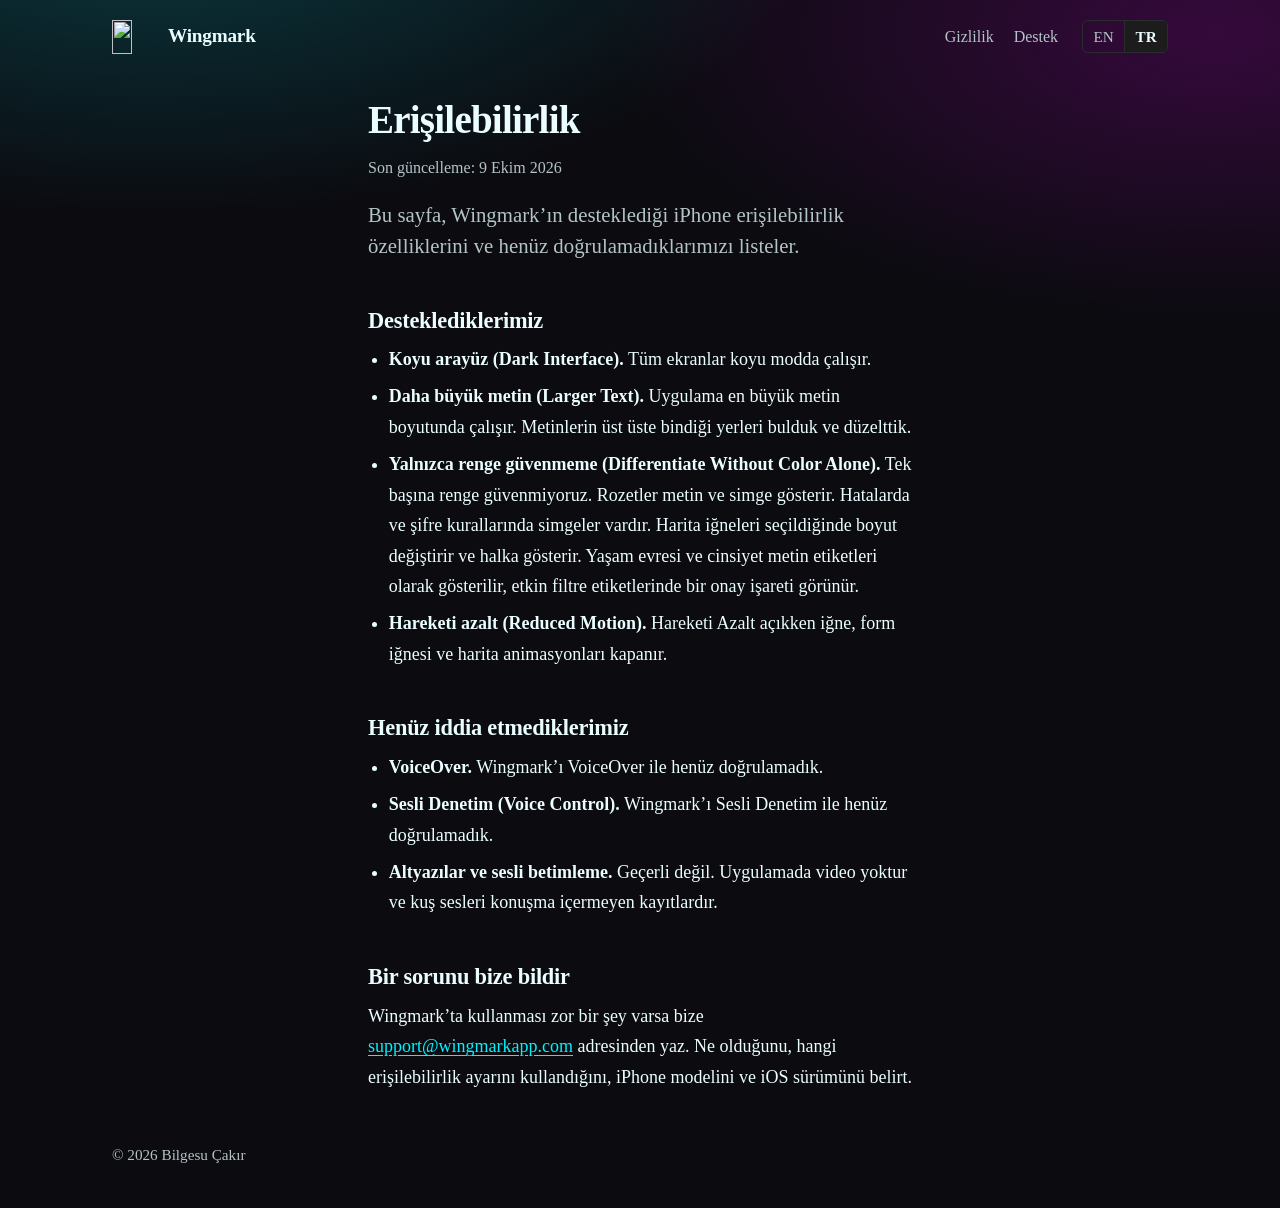
==== accessibility-tr.html @ 29207d1a "Redesign main page with app screenshots; dark theme on all pages Refs #25  Co-Authored-By: Claude So" ====
<!doctype html>
<html lang="tr">
<head>
  <meta charset="utf-8">
  <meta name="viewport" content="width=device-width, initial-scale=1">
  <title>Erişilebilirlik · Wingmark</title>
  <meta name="description" content="Wingmark’ın iPhone’da desteklediği erişilebilirlik özellikleri ve henüz doğrulamadıklarımız.">
  <link rel="icon" href="favicon.png" type="image/png">
  <link rel="apple-touch-icon" href="apple-touch-icon.png">
  <link rel="preload" href="fonts/literata-latin.woff2" as="font" type="font/woff2" crossorigin>
  <link rel="stylesheet" href="style.css">
  <link rel="alternate" hreflang="en" href="https://wingmarkapp.com/accessibility">
  <link rel="alternate" hreflang="tr" href="https://wingmarkapp.com/accessibility-tr">
</head>
<body class="dark">
  <header class="site-header">
    <div class="wide">
      <a class="brand" href="/index-tr"><img src="img/bird-cyan.png" alt="" width="40" height="28">Wingmark</a>
      <div class="header-end">
        <nav class="site-nav" aria-label="Ana menü">
          <a href="/privacy-tr">Gizlilik</a>
          <a href="/support-tr">Destek</a>
        </nav>
        <nav class="lang-toggle" aria-label="Dil">
          <a href="/accessibility" lang="en" hreflang="en">EN</a>
          <a href="/accessibility-tr" lang="tr" hreflang="tr" aria-current="true">TR</a>
        </nav>
      </div>
    </div>
  </header>

  <main class="column">
    <h1>Erişilebilirlik</h1>
    <p class="meta">Son güncelleme: 9 Ekim 2026</p>
    <p class="lede">Bu sayfa, Wingmark’ın desteklediği iPhone erişilebilirlik özelliklerini ve henüz doğrulamadıklarımızı listeler.</p>

    <h2 id="desteklenen">Desteklediklerimiz</h2>
    <ul>
      <li><strong>Koyu arayüz (Dark Interface).</strong> Tüm ekranlar koyu modda çalışır.</li>
      <li><strong>Daha büyük metin (Larger Text).</strong> Uygulama en büyük metin boyutunda çalışır. Metinlerin üst üste bindiği yerleri bulduk ve düzelttik.</li>
      <li><strong>Yalnızca renge güvenmeme (Differentiate Without Color Alone).</strong> Tek başına renge güvenmiyoruz. Rozetler metin ve simge gösterir. Hatalarda ve şifre kurallarında simgeler vardır. Harita iğneleri seçildiğinde boyut değiştirir ve halka gösterir. Yaşam evresi ve cinsiyet metin etiketleri olarak gösterilir, etkin filtre etiketlerinde bir onay işareti görünür.</li>
      <li><strong>Hareketi azalt (Reduced Motion).</strong> Hareketi Azalt açıkken iğne, form iğnesi ve harita animasyonları kapanır.</li>
    </ul>
    <!-- NOTE(owner): "Yeterli karşıtlık" bilerek henüz listelenmedi. Yalnızca son karşıtlık düzeltmesi yayımlanan sürümde olduğunda ve Karşıtlığı Artır kontrol edildiğinde ekle (iOS kartı wingmark-ios#73). -->

    <h2 id="iddia-edilmeyen">Henüz iddia etmediklerimiz</h2>
    <ul>
      <li><strong>VoiceOver.</strong> Wingmark’ı VoiceOver ile henüz doğrulamadık.</li>
      <li><strong>Sesli Denetim (Voice Control).</strong> Wingmark’ı Sesli Denetim ile henüz doğrulamadık.</li>
      <li><strong>Altyazılar ve sesli betimleme.</strong> Geçerli değil. Uygulamada video yoktur ve kuş sesleri konuşma içermeyen kayıtlardır.</li>
    </ul>

    <h2 id="sorun">Bir sorunu bize bildir</h2>
    <p>Wingmark’ta kullanması zor bir şey varsa bize <a href="mailto:support@wingmarkapp.com?subject=Wingmark%20eri%C5%9Filebilirlik">support@wingmarkapp.com</a> adresinden yaz. Ne olduğunu, hangi erişilebilirlik ayarını kullandığını, iPhone modelini ve iOS sürümünü belirt.</p>
  </main>

  <footer class="site-footer">
    <div class="wide">
      <p>© 2026 Bilgesu Çakır</p>
    </div>
  </footer>
</body>
</html>
---- style.css ----
/* Literata, self-hosted so the site makes no third-party requests. SIL OFL 1.1, see fonts/OFL.txt */
@font-face {
  font-family: "Literata";
  font-style: normal;
  font-display: swap;
  font-weight: 200 900;
  src: url("fonts/literata-latin-ext.woff2") format("woff2");
  unicode-range: U+0100-02BA, U+02BD-02C5, U+02C7-02CC, U+02CE-02D7, U+02DD-02FF, U+0304, U+0308, U+0329, U+1D00-1DBF, U+1E00-1E9F, U+1EF2-1EFF, U+2020, U+20A0-20AB, U+20AD-20C0, U+2113, U+2C60-2C7F, U+A720-A7FF;
}

@font-face {
  font-family: "Literata";
  font-style: normal;
  font-display: swap;
  font-weight: 200 900;
  src: url("fonts/literata-latin.woff2") format("woff2");
  unicode-range: U+0000-00FF, U+0131, U+0152-0153, U+02BB-02BC, U+02C6, U+02DA, U+02DC, U+0304, U+0308, U+0329, U+2000-206F, U+20AC, U+2122, U+2191, U+2193, U+2212, U+2215, U+FEFF, U+FFFD;
}

:root {
  color-scheme: light;
  --paper: #f1fdff;
  --ink: #0a0a0b;
  --muted: #4b5b5e;
  --accent: #a800b4;
  --mark: #df00eb;
  --panel: #d1f9ff;
  --map: #66efff;
  --contour: #3fb3c2;
  --water: #1c9aab;
  --rule: #bfe9ef;
  --raised: #ffffff;
  --measure: 36rem;
}

@media (prefers-color-scheme: dark) {
  :root {
    color-scheme: dark;
    --paper: #121212;
    --ink: #eafdff;
    --muted: #9db4b7;
    --accent: #01f3ff;
    --mark: #df00eb;
    --panel: #1c1c1d;
    --map: #171819;
    --contour: #24494e;
    --water: #1d6f77;
    --rule: #2a2d2e;
    --raised: #1f2021;
  }
}

*,
*::before,
*::after {
  box-sizing: border-box;
}

html {
  -webkit-text-size-adjust: 100%;
}

body {
  margin: 0;
  background: var(--paper);
  color: var(--ink);
  font-family: "Literata", Georgia, "Times New Roman", serif;
  font-size: 1.125rem;
  line-height: 1.7;
  font-optical-sizing: auto;
}

a {
  color: var(--accent);
  text-decoration-thickness: 1px;
  text-underline-offset: 0.18em;
}

a:hover {
  text-decoration-thickness: 2px;
}

:focus-visible {
  outline: 2px solid var(--accent);
  outline-offset: 3px;
  border-radius: 2px;
}

.column {
  max-width: var(--measure);
  margin: 0 auto;
  padding: 0 1rem;
}

.wide {
  max-width: 52rem;
  margin: 0 auto;
  padding: 0 1rem;
}

/* Header */
.site-header .wide {
  display: flex;
  flex-wrap: wrap;
  align-items: center;
  justify-content: space-between;
  gap: 0.5rem 1.5rem;
  padding-top: 1.25rem;
  padding-bottom: 1.25rem;
}

.brand {
  display: inline-flex;
  align-items: center;
  gap: 0.5rem;
  color: var(--ink);
  font-weight: 650;
  font-size: 1.2rem;
  letter-spacing: -0.01em;
  text-decoration: none;
}

.brand img {
  height: 2.1rem;
  width: auto;
}

.header-end {
  display: flex;
  flex-wrap: wrap;
  align-items: center;
  gap: 0.25rem 1.5rem;
}

.site-nav {
  display: flex;
  gap: 1.25rem;
  font-size: 1rem;
}

.lang-toggle {
  display: flex;
  font-size: 0.95rem;
  border: 1px solid var(--rule);
  border-radius: 6px;
  overflow: hidden;
}

.lang-toggle a {
  padding: 0.15rem 0.65rem;
  color: var(--muted);
  text-decoration: none;
}

.lang-toggle a + a {
  border-left: 1px solid var(--rule);
}

.lang-toggle a[aria-current="true"] {
  background: var(--panel);
  color: var(--ink);
  font-weight: 650;
}

.lang-toggle a:not([aria-current]):hover {
  color: var(--ink);
}

.site-nav a {
  color: var(--muted);
  text-decoration: none;
}

.site-nav a:hover,
.site-nav a[aria-current="page"] {
  color: var(--ink);
  text-decoration: underline;
  text-decoration-color: var(--accent);
}

/* Type scale (1.25 ratio) */
main {
  padding-bottom: 4rem;
}

h1 {
  font-size: 2.44rem;
  line-height: 1.15;
  font-weight: 650;
  letter-spacing: -0.02em;
  margin: 1.5rem 0 0.75rem;
}

h2 {
  font-size: 1.4rem;
  line-height: 1.3;
  font-weight: 620;
  letter-spacing: -0.01em;
  margin: 2.75rem 0 0.6rem;
}

h3 {
  font-size: 1.125rem;
  line-height: 1.4;
  font-weight: 620;
  margin: 1.75rem 0 0.3rem;
}

p,
ul,
ol {
  margin: 0 0 1.1rem;
}

ul,
ol {
  padding-left: 1.3rem;
}

li + li {
  margin-top: 0.4rem;
}

strong {
  font-weight: 620;
}

.lede {
  font-size: 1.3rem;
  line-height: 1.5;
  color: var(--muted);
}

.meta {
  color: var(--muted);
  font-size: 1rem;
}

.summary {
  background: var(--panel);
  border-radius: 6px;
  padding: 1.1rem 1.25rem;
  margin: 2rem 0;
}

.summary > :last-child {
  margin-bottom: 0;
}

.summary h2 {
  font-size: 1.125rem;
  margin: 0 0 0.4rem;
}

.contents {
  margin: 2rem 0;
}

.contents h2 {
  font-size: 1.125rem;
  margin: 0 0 0.4rem;
}

.contents ol {
  columns: 2 13rem;
  column-gap: 2rem;
  margin: 0;
  font-size: 1rem;
}

.contents li {
  break-inside: avoid;
}

.policy h2 {
  scroll-margin-top: 1rem;
}

/* Landing: the field map */
.field {
  display: grid;
  margin: 2rem 0 3rem;
}

.field > * {
  grid-area: 1 / 1;
}

.field svg {
  width: 100%;
  height: auto;
  display: block;
  border-radius: 10px;
  background: var(--map);
}

.field .contour {
  fill: none;
  stroke: var(--contour);
  stroke-width: 1.25;
}

.field .water {
  fill: none;
  stroke: var(--water);
  stroke-width: 5;
  stroke-linecap: round;
}

.field .pin {
  fill: var(--ink);
  fill-opacity: 0.55;
}

.field .pin-selected {
  fill: var(--mark);
}

.field .pin-dot {
  fill: var(--paper);
}

.entry {
  align-self: end;
  justify-self: start;
  margin: 1rem;
  max-width: 18.5rem;
  background: var(--raised);
  border-radius: 8px;
  padding: 0.9rem 1.1rem 1rem;
  box-shadow: 0 1px 2px rgb(21 36 30 / 0.12), 0 6px 20px rgb(21 36 30 / 0.1);
  font-size: 0.95rem;
  line-height: 1.5;
}

.entry h2 {
  font-size: 1.15rem;
  margin: 0;
}

.entry .latin {
  font-style: italic;
  color: var(--muted);
  margin: 0 0 0.6rem;
}

.entry p {
  margin: 0;
}

.entry .note {
  margin-top: 0.6rem;
  color: var(--muted);
}

@media (max-width: 34rem) {
  .field > * {
    grid-area: auto;
  }

  .entry {
    margin: -1.5rem 0.75rem 0;
    max-width: none;
  }
}

@media (prefers-reduced-motion: no-preference) {
  .pin-drop {
    animation: drop 0.6s cubic-bezier(0.3, 1.4, 0.5, 1) 0.3s both;
  }

  @keyframes drop {
    from {
      transform: translateY(-24px);
      opacity: 0;
    }
  }
}

.features h2 {
  font-size: 1.2rem;
  margin: 2rem 0 0.25rem;
}

.features p {
  color: var(--muted);
}

.status {
  margin: 2.5rem 0 0;
  font-size: 1.2rem;
}

/* Support FAQ */
.faq details {
  border-top: 1px solid var(--rule);
  padding: 0.85rem 0;
}

.faq details:last-of-type {
  border-bottom: 1px solid var(--rule);
}

.faq summary {
  cursor: pointer;
  font-weight: 620;
}

.faq details > :not(summary) {
  margin-top: 0.6rem;
}

.faq details > :last-child {
  margin-bottom: 0.25rem;
}

.contact {
  font-size: 1.3rem;
  margin: 0.25rem 0 1.25rem;
}

/* Footer */
.site-footer {
  color: var(--muted);
  font-size: 0.95rem;
  padding: 2rem 0 2.5rem;
}

.site-footer .wide {
  display: flex;
  flex-wrap: wrap;
  justify-content: space-between;
  gap: 0.5rem 1.5rem;
}

.site-footer nav {
  display: flex;
  flex-wrap: wrap;
  gap: 0.25rem 1.25rem;
}

.site-footer a {
  color: var(--muted);
}

.site-footer p {
  margin: 0;
}

/* Landing page (index.html, index-tr.html): always dark, screenshot-led */
body.landing,
body.dark {
  --paper: #0b0b10;
  --ink: #eafdff;
  --muted: #b3c4c7;
  --accent: #01f3ff;
  --panel: #1c1c1d;
  --rule: #2a2d2e;
  color-scheme: dark;
  background:
    radial-gradient(60rem 28rem at 12% -6rem, rgb(1 243 255 / 0.2), transparent 70%),
    radial-gradient(54rem 26rem at 95% 2rem, rgb(223 0 235 / 0.2), transparent 70%),
    var(--paper);
  background-repeat: no-repeat;
}

.landing .wide,
.dark .wide {
  max-width: 68rem;
}

.landing h1 {
  font-size: clamp(2.5rem, 8vw, 4.25rem);
  line-height: 1.05;
  margin: 0 0 1rem;
}

.landing .hero {
  display: grid;
  align-items: center;
  gap: 2rem;
  padding-top: 2rem;
}

.landing .lede {
  font-size: 1.35rem;
  margin: 0 0 0.75rem;
}

.landing .audience {
  color: var(--muted);
  font-size: 1.05rem;
  margin: 0 0 1.75rem;
}

.store-soon {
  display: inline-block;
  margin: 0;
  padding: 0.75rem 1.5rem;
  border: 1px solid var(--accent);
  border-radius: 999px;
  font-weight: 620;
  font-size: 1.05rem;
}

/* Phone screenshots sit on a soft coloured glow */
.visual {
  --glow: 1 243 255;
  position: relative;
  display: flex;
  justify-content: center;
  isolation: isolate;
}

.visual::before {
  content: "";
  position: absolute;
  inset: 8% -6% 4%;
  z-index: -1;
  background:
    radial-gradient(closest-side, rgb(var(--glow) / 0.42), transparent 100%),
    radial-gradient(closest-side at 70% 30%, rgb(var(--glow2, 223 0 235) / 0.3), transparent 100%);
  filter: blur(28px);
}

.visual.magenta { --glow: 223 0 235; --glow2: 1 243 255; }
.visual.blue { --glow: 40 90 255; --glow2: 223 0 235; }
.visual.violet { --glow: 140 60 255; --glow2: 1 243 255; }

.visual img {
  display: block;
  width: min(62%, 17rem);
  height: auto;
  filter: drop-shadow(0 18px 30px rgb(0 0 0 / 0.55));
}

.visual.single img {
  width: min(78%, 19rem);
}

.visual.duo img + img {
  margin-left: -12%;
  margin-top: 3rem;
}

.landing .feature {
  display: grid;
  align-items: center;
  gap: 1.5rem;
  margin-top: 5.5rem;
}

.landing .feature h2 {
  font-size: clamp(1.9rem, 5vw, 2.6rem);
  line-height: 1.1;
  margin: 0 0 0.75rem;
}

.landing .feature p,
.landing .pair p {
  color: var(--muted);
  font-size: 1.15rem;
  margin: 0 0 0.75rem;
}

.landing .pair {
  display: grid;
  gap: 4rem 2rem;
  margin-top: 6rem;
}

.landing .pair article {
  display: grid;
  gap: 1.5rem;
  justify-items: center;
  text-align: center;
}

.landing .pair h2 {
  font-size: 1.8rem;
  margin: 0 0 0.5rem;
}

.landing .private {
  margin-top: 6rem;
}

.landing .private h2 {
  font-size: clamp(1.9rem, 5vw, 2.6rem);
  margin: 0 0 1rem;
}

.landing .private ul {
  list-style: none;
  padding: 0;
  margin: 0;
  display: grid;
  gap: 0.75rem 2.5rem;
  font-size: 1.15rem;
  color: var(--muted);
}

.landing .private li {
  margin: 0;
  padding-left: 1.5rem;
  position: relative;
}

.landing .private li::before {
  content: "";
  position: absolute;
  left: 0;
  top: 0.7em;
  width: 0.6rem;
  height: 0.6rem;
  border-radius: 50%;
  background: var(--accent);
}

.landing .everyone {
  margin: 6rem auto 0;
  max-width: var(--measure);
  padding: 0 1rem;
  text-align: center;
}

.landing .everyone h2 {
  font-size: clamp(1.9rem, 5vw, 2.6rem);
  margin: 0 0 0.5rem;
}

.landing .everyone p {
  color: var(--muted);
  font-size: 1.15rem;
}

.landing .site-footer a:hover,
.dark .site-footer a:hover {
  color: var(--ink);
}

@media (min-width: 48rem) {
  .landing .hero {
    grid-template-columns: 1.1fr 1fr;
    padding-top: 3rem;
  }

  .landing .feature {
    grid-template-columns: 1fr 1fr;
    gap: 4rem;
  }

  .landing .feature.flip .visual {
    order: -1;
  }

  .landing .pair {
    grid-template-columns: 1fr 1fr;
  }

  .landing .private ul {
    grid-template-columns: 1fr 1fr;
  }
}
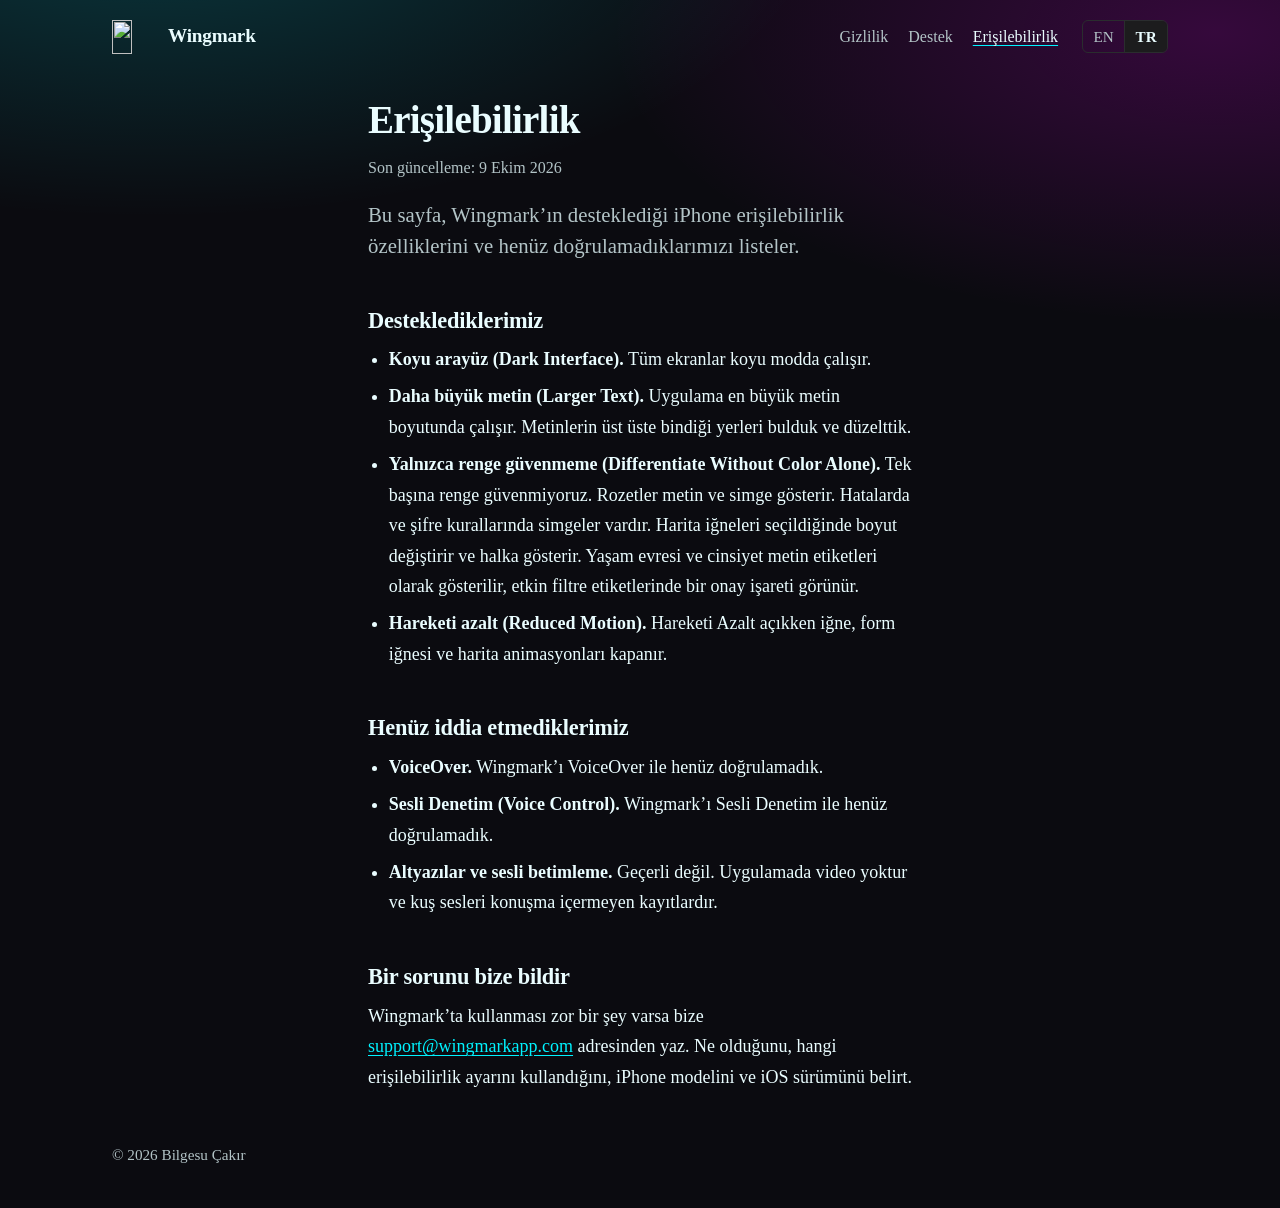
==== commit 8aa874f1: "Header: add Accessibility link next to Privacy and Support Refs #25  Co-Authored-By: Claude Sonnet 5" ====
--- a/accessibility-tr.html
+++ b/accessibility-tr.html
@@ -20,6 +20,7 @@
         <nav class="site-nav" aria-label="Ana menü">
           <a href="/privacy-tr">Gizlilik</a>
           <a href="/support-tr">Destek</a>
+          <a href="/accessibility-tr" aria-current="page">Erişilebilirlik</a>
         </nav>
         <nav class="lang-toggle" aria-label="Dil">
           <a href="/accessibility" lang="en" hreflang="en">EN</a>
--- a/style.css
+++ b/style.css
@@ -581,13 +581,27 @@
   margin: 0 0 0.5rem;
 }
 
-.landing .private {
+.landing .closing {
+  display: grid;
+  gap: 4rem;
   margin-top: 6rem;
+}
+
+.landing .closing .private,
+.landing .closing .everyone {
+  margin: 0;
+  padding: 0;
+  max-width: none;
+}
+
+.landing .private ul,
+.landing .everyone p {
+  max-width: 40rem;
 }
 
 .landing .private h2 {
   font-size: clamp(1.9rem, 5vw, 2.6rem);
-  margin: 0 0 1rem;
+  margin: 0 0 1.25rem;
 }
 
 .landing .private ul {
@@ -595,33 +609,19 @@
   padding: 0;
   margin: 0;
   display: grid;
-  gap: 0.75rem 2.5rem;
+  gap: 0.9rem;
   font-size: 1.15rem;
   color: var(--muted);
 }
 
 .landing .private li {
   margin: 0;
-  padding-left: 1.5rem;
-  position: relative;
-}
-
-.landing .private li::before {
-  content: "";
-  position: absolute;
-  left: 0;
-  top: 0.7em;
-  width: 0.6rem;
-  height: 0.6rem;
-  border-radius: 50%;
-  background: var(--accent);
 }
 
 .landing .everyone {
   margin: 6rem auto 0;
-  max-width: var(--measure);
+  max-width: 68rem;
   padding: 0 1rem;
-  text-align: center;
 }
 
 .landing .everyone h2 {
@@ -658,7 +658,9 @@
     grid-template-columns: 1fr 1fr;
   }
 
-  .landing .private ul {
+  .landing .closing {
     grid-template-columns: 1fr 1fr;
-  }
-}
+    gap: 4rem;
+    align-items: start;
+  }
+}
